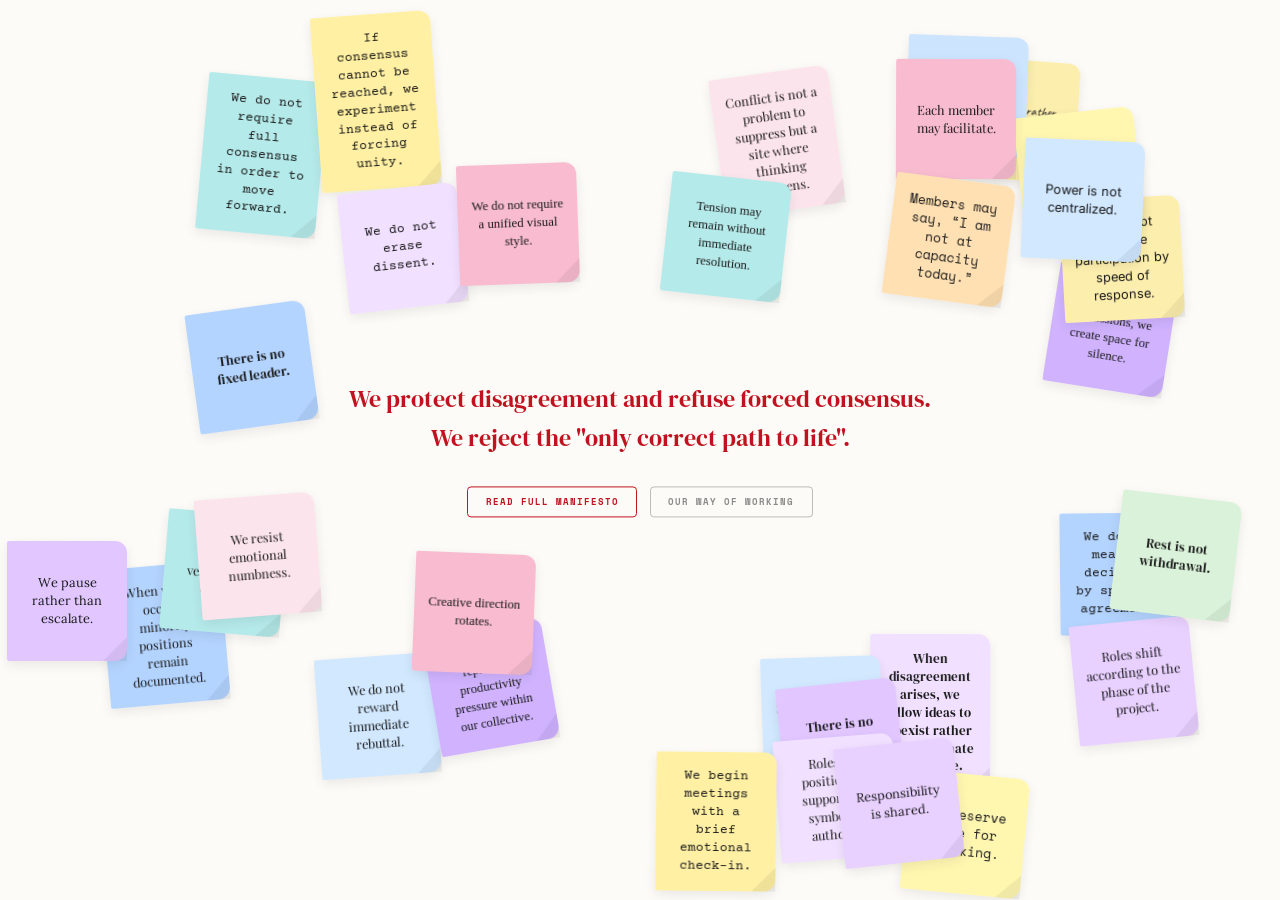
==== manifesto/index.html @ ca394365 "Add files via upload" ====
<!DOCTYPE html>
<html lang="en">

<head>
    <meta charset="UTF-8">
    <meta name="viewport" content="width=device-width, initial-scale=1.0">
    <title>Manifesto</title>
    <link rel="stylesheet" href="style.css">
    <!-- Load Google Fonts for random font assignment and UI -->
    <link
        href="https://fonts.googleapis.com/css2?family=Caveat:wght@400..700&family=Courier+Prime:ital,wght@0,400;0,700;1,400&family=DM+Serif+Display:ital@0;1&family=Inter:wght@400;500;600&family=Lora:ital,wght@0,400..700;1,400..700&family=Permanent+Marker&family=Playfair+Display:ital,wght@0,400..900;1,400..900&family=Space+Mono:ital,wght@0,400;0,700;1,400&display=swap"
        rel="stylesheet">
</head>

<body>
    <div id="container">
        <!-- Sticky Notes base layout -->
        <div id="sticky-notes-container"></div>

        <!-- Center "Common Guide" Block (Always above sticky notes) -->
        <div id="center-guide">
            <h1 class="guide-text">
                We protect disagreement and refuse forced consensus.<br>
                <span>We reject the "only correct path to life".</span>
            </h1>
            <div class="btn-group">
                <a href="manifesto.html" class="manifesto-btn">Read Full Manifesto</a>
                <a id="ways-link" href="#" class="ways-btn">Our Way of Working</a>
            </div>
        </div>
    </div>

    <!-- Ways of Working Overlay -->
    <div id="ways-overlay">
        <div id="ways-overlay-content">
            <button id="ways-close-btn">✕</button>
            <h2>Ways of Working</h2>

            <div class="ways-section">
                <h3>I. Decision-Making</h3>
                <p>We do not measure decisions by speed of agreement.</p>
                <p>We do not require full consensus in order to move forward.</p>
                <p>When disagreement arises, we allow ideas to coexist rather than eliminate difference.</p>
                <p>When voting occurs, minority positions remain documented.</p>
                <p>If consensus cannot be reached, we experiment instead of forcing unity.</p>
                <p>We do not erase dissent.</p>
            </div>

            <div class="ways-section">
                <h3>II. Conflict</h3>
                <p>Conflict is not a problem to suppress but a site where thinking happens.</p>
                <p>Before major discussions, we create space for silence.</p>
                <p>We do not reward immediate rebuttal.</p>
                <p>We do not measure participation by speed of response.</p>
                <p>We pause rather than escalate.</p>
                <p>We reflect rather than blame.</p>
                <p>Tension may remain without immediate resolution.</p>
            </div>

            <div class="ways-section">
                <h3>III. Pace and Production</h3>
                <p>We refuse to reproduce productivity pressure within our collective.</p>
                <p>We reserve time for thinking.</p>
                <p>We do not require a unified visual style.</p>
                <p>We do not require a single voice.</p>
                <p>Multiple versions may coexist.</p>
                <p>Slowness is not delay.</p>
                <p>The unfinished is not failure.</p>
                <p>There is no single correct outcome.</p>
            </div>

            <div class="ways-section">
                <h3>IV. Roles and Power</h3>
                <p>Roles are positions of support, not symbols of authority.</p>
                <p>There is no fixed leader.</p>
                <p>Creative direction rotates.</p>
                <p>Each member may facilitate.</p>
                <p>Roles shift according to the phase of the project.</p>
                <p>Power is not centralized.</p>
                <p>Responsibility is shared.</p>
            </div>

            <div class="ways-section">
                <h3>V. Emotional Practice</h3>
                <p>We begin meetings with a brief emotional check-in.</p>
                <p>Members may say, "I am not at capacity today."</p>
                <p>Rest is not withdrawal.</p>
                <p>We resist emotional numbness.</p>
            </div>
        </div>
    </div>

    <script src="script.js"></script>
    <script>
        const waysLink = document.getElementById('ways-link');
        const waysOverlay = document.getElementById('ways-overlay');
        const waysCloseBtn = document.getElementById('ways-close-btn');

        waysLink.addEventListener('click', (e) => {
            e.preventDefault();
            waysOverlay.classList.add('visible');
        });

        waysCloseBtn.addEventListener('click', () => {
            waysOverlay.classList.remove('visible');
        });

        waysOverlay.addEventListener('click', (e) => {
            if (e.target === waysOverlay) waysOverlay.classList.remove('visible');
        });
    </script>
</body>

</html>
---- manifesto/style.css ----
:root {
    --bg-color: #FDFBF7;
    /* 米白色 Off-white */
    --quote-color: #C1121F;
    /* 紅色 Deep Red */
    --note-shadow: 0 4px 12px rgba(0, 0, 0, 0.08);
    --note-shadow-hover: 0 12px 28px rgba(0, 0, 0, 0.15);
}

* {
    box-sizing: border-box;
    margin: 0;
    padding: 0;
}

body {
    background-color: var(--bg-color);
    color: #1a1a1a;
    overflow: hidden;
    /* Prevent scrolling for index */
}

/* INDEX LAYOUT */
#container {
    position: relative;
    width: 100vw;
    height: 100vh;
    overflow: hidden;
    font-family: 'Inter', sans-serif;
}

#center-guide {
    position: absolute;
    top: 50%;
    left: 50%;
    transform: translate(-50%, -50%);
    text-align: center;
    z-index: 1000;
    /* Always super high */
    /* Removed background/border to blend with the scene as requested */
}

.guide-text {
    color: var(--quote-color);
    font-family: 'DM Serif Display', serif;
    font-size: 1.5rem;
    /* Reduced font size further */
    line-height: 1.4;
    margin-bottom: 2rem;
    font-weight: 400;
}

.guide-text span {
    display: block;
    margin-top: 5px;
}

.manifesto-btn {
    display: inline-block;
    padding: 0.5rem 1.1rem;
    /* Halved padding */
    background-color: transparent;
    color: var(--quote-color);
    text-decoration: none;
    font-family: 'Space Mono', monospace;
    font-size: 0.55rem;
    /* Halved font size */
    text-transform: uppercase;
    letter-spacing: 1px;
    border: 1.5px solid var(--quote-color);
    border-radius: 4px;
    /* Slightly sharp, more modern */
    transition: all 0.3s cubic-bezier(0.25, 0.8, 0.25, 1);
    cursor: pointer;
    font-weight: 700;
}

.manifesto-btn:hover {
    background-color: var(--quote-color);
    color: var(--bg-color);
    transform: translateY(-3px);
    box-shadow: 0 6px 20px rgba(193, 18, 31, 0.25);
}

.btn-group {
    display: flex;
    gap: 0.8rem;
    justify-content: center;
    align-items: center;
}

.ways-btn {
    display: inline-block;
    padding: 0.5rem 1.1rem;
    background-color: transparent;
    color: rgba(0, 0, 0, 0.45);
    text-decoration: none;
    font-family: 'Space Mono', monospace;
    font-size: 0.55rem;
    text-transform: uppercase;
    letter-spacing: 1px;
    border: 1.5px solid rgba(0, 0, 0, 0.25);
    border-radius: 4px;
    transition: all 0.3s cubic-bezier(0.25, 0.8, 0.25, 1);
    cursor: pointer;
    font-weight: 700;
}

.ways-btn:hover {
    background-color: rgba(0, 0, 0, 0.05);
    color: rgba(0, 0, 0, 0.8);
    border-color: rgba(0, 0, 0, 0.5);
    transform: translateY(-3px);
}

/* STICKY NOTES container */
#sticky-notes-container {
    position: absolute;
    top: 0;
    left: 0;
    width: 100%;
    height: 100%;
    pointer-events: none;
    /* Let empty space clicks pass through to background */
}

/* STICKY NOTES UI */
.sticky-note {
    position: absolute;
    width: 120px;
    /* Reduced from 180px */
    min-height: 120px;
    padding: 1rem 0.8rem;
    display: flex;
    align-items: center;
    justify-content: center;
    text-align: center;
    box-shadow: var(--note-shadow);
    cursor: grab;
    pointer-events: auto;
    user-select: none;
    font-size: 0.8rem;
    /* Reduced font size from 1.15rem */
    line-height: 1.4;
    border-radius: 2px 12px 12px 2px;
    transition: box-shadow 0.2s, transform 0.2s cubic-bezier(0.25, 0.8, 0.25, 1),
        width 0.3s ease, min-height 0.3s ease, font-size 0.3s ease;
    /* Transform handles scale on drag */
    /* Will-change for smoother dragging */
    will-change: left, top, transform, width, height, font-size;
}

.sticky-note::after {
    /* Folded corner illusion */
    content: '';
    position: absolute;
    bottom: 0;
    right: 0;
    border-width: 0 0 24px 24px;
    border-style: solid;
    border-color: transparent transparent rgba(0, 0, 0, 0.06) transparent;
    pointer-events: none;
}

.sticky-note.dragging {
    cursor: grabbing;
    box-shadow: var(--note-shadow-hover);
    /* Note scales up slightly via JS inline transform */
    opacity: 0.96;
}

/* ZOOM STATE on HOVER and DRAG */
.sticky-note:hover,
.sticky-note.dragging {
    width: 240px;
    min-height: 240px;
    font-size: 1.6rem;
    padding: 2rem 1.5rem;
    box-shadow: 0 20px 40px rgba(0, 0, 0, 0.2);
    /* Make sure hovered notes appear above unhovered ones */
    z-index: 5;
}

/* SPLIT VIEW (manifesto.html) */
body.split-view {
    overflow: auto;
    /* Allow the window to scroll if needed */
}

#split-container {
    display: flex;
    width: 100vw;
    height: 100vh;
}

#left-pane {
    width: 66.67%;
    height: 100%;
    padding: 4rem 10%;
    background-color: var(--bg-color);
    /* removed dashed border */
    overflow-y: auto;
    position: relative;
    z-index: 10;
}

/* On manifesto page, right pane is for the roles list */
#right-pane {
    width: 33.33%;
    height: 100%;
    position: relative;
    overflow: hidden;
    background-color: var(--bg-color);
    cursor: default;
}

/* We don't need the sticky notes container here anymore, but keeping it in case it's on index */
#right-pane #sticky-notes-container {
    display: none;
}

#draw-prompt {
    position: absolute;
    top: 5rem;
    left: 50%;
    transform: translateX(-50%);
    font-family: 'DM Serif Display', serif;
    font-size: 2rem;
    color: rgba(0, 0, 0, 0.4);
    font-weight: 400;
    pointer-events: none;
    z-index: 2;
    transition: opacity 1s ease;
    opacity: 0;
    /* Hidden by default; JS shows it only when needed */
    white-space: nowrap;
}

/* New animation for "Continue your path." */
.flash-fade {
    animation: flashFadeAnim 1.5s ease-in-out forwards;
}

@keyframes flashFadeAnim {
    0% {
        opacity: 0;
    }

    20% {
        opacity: 1;
        text-shadow: 0 0 10px rgba(0, 0, 0, 0.2);
    }

    80% {
        opacity: 1;
        text-shadow: 0 0 10px rgba(0, 0, 0, 0.2);
    }

    100% {
        opacity: 0;
    }
}

#drawing-canvas {
    position: absolute;
    top: 0;
    left: 0;
    width: 100%;
    height: 100%;
    z-index: 1;
}

#canvas-controls {
    position: absolute;
    bottom: 3rem;
    left: 50%;
    transform: translateX(-50%);
    display: flex;
    gap: 1rem;
    z-index: 10;
    opacity: 0;
    pointer-events: none;
    transition: opacity 0.5s ease;
}

#canvas-controls.visible {
    opacity: 1;
    pointer-events: auto;
}

#save-btn,
#start-again-btn {
    background: transparent;
    border: 1px solid rgba(0, 0, 0, 0.3);
    color: rgba(0, 0, 0, 0.6);
    padding: 0.6rem 1.2rem;
    font-family: 'Space Mono', monospace;
    font-size: 0.8rem;
    text-transform: uppercase;
    letter-spacing: 1px;
    border-radius: 4px;
    cursor: pointer;
    transition: all 0.3s ease;
}

#save-btn:hover:not(:disabled),
#start-again-btn:hover:not(:disabled) {
    background: rgba(0, 0, 0, 0.05);
    color: rgba(0, 0, 0, 0.9);
    border-color: rgba(0, 0, 0, 0.6);
}

#start-again-btn:disabled,
#save-btn:disabled {
    opacity: 0.4;
    cursor: not-allowed;
    border-color: rgba(0, 0, 0, 0.1);
}

/* SAVE MODAL */
#save-modal {
    position: absolute;
    top: 0;
    left: 0;
    width: 100%;
    height: 100%;
    background: rgba(253, 251, 247, 0.95);
    backdrop-filter: blur(5px);
    z-index: 100;
    display: flex;
    align-items: center;
    justify-content: center;
    opacity: 0;
    pointer-events: none;
    transition: opacity 0.4s ease;
}

#save-modal.visible {
    opacity: 1;
    pointer-events: auto;
}

.modal-content {
    text-align: center;
    max-width: 80%;
    animation: slideUp 0.5s cubic-bezier(0.25, 0.8, 0.25, 1) forwards;
    opacity: 0;
    transform: translateY(20px);
}

#save-modal.visible .modal-content {
    opacity: 1;
    transform: translateY(0);
}

.modal-content h3 {
    font-family: 'DM Serif Display', serif;
    font-size: 2rem;
    color: var(--quote-color);
    margin-bottom: 1.5rem;
    font-weight: 400;
}

#saved-image-preview {
    max-width: 300px;
    max-height: 300px;
    border: 1px solid rgba(0, 0, 0, 0.1);
    background: #fff;
    margin-bottom: 1.5rem;
    border-radius: 4px;
    box-shadow: 0 10px 30px rgba(0, 0, 0, 0.05);
}

#restart-count-text {
    font-family: 'Inter', sans-serif;
    font-size: 1rem;
    color: #555;
    margin-bottom: 2rem;
}

#close-modal-btn {
    background: transparent;
    border: 1px solid rgba(0, 0, 0, 0.3);
    color: rgba(0, 0, 0, 0.8);
    padding: 0.6rem 2rem;
    font-family: 'Space Mono', monospace;
    font-size: 0.9rem;
    text-transform: uppercase;
    letter-spacing: 1px;
    border-radius: 4px;
    cursor: pointer;
    transition: all 0.3s ease;
}

#close-modal-btn:hover {
    background: rgba(0, 0, 0, 0.05);
}

.back-btn {
    display: inline-block;
    margin-bottom: 2rem;
    color: #888;
    text-decoration: none;
    font-family: 'Inter', sans-serif;
    text-transform: uppercase;
    font-size: 0.8rem;
    letter-spacing: 1px;
    transition: color 0.3s;
}

.back-btn:hover {
    color: var(--quote-color);
}

.manifesto-title {
    font-size: 2.2rem;
    text-align: left;
    margin-bottom: 3rem;
}

.full-text {
    font-family: 'Lora', serif;
    font-size: 1rem;
    /* Reduced from 1.25rem */
    line-height: 1.8;
    color: #333;
}

.manifesto-section {
    margin-bottom: 3.5rem;
}

.manifesto-section h2 {
    font-family: 'DM Serif Display', serif;
    font-size: 1.4rem;
    /* Reduced from 1.8rem */
    color: var(--quote-color);
    margin-bottom: 0.8rem;
    font-weight: 400;
}

.manifesto-section p {
    margin-bottom: 0;
}

/* OUR ROTATING ROLES (manifesto right pane) */
.roles-pane {
    overflow-y: auto !important;
    cursor: default !important;
    background-color: var(--bg-color);
}

#roles-container {
    padding: 0 1.5rem 4rem 2rem;
    opacity: 0;
    /* hidden until JS positions it, prevents flash */
    transition: opacity 0.2s ease;
}

.roles-title {
    font-family: 'DM Serif Display', serif;
    font-size: 1.4rem;
    /* matches 1|Reality heading */
    color: var(--quote-color);
    font-weight: 400;
    margin-bottom: 2.5rem;
}

.role-item {
    border-top: 1px solid rgba(0, 0, 0, 0.1);
}

.role-item:last-child {
    border-bottom: 1px solid rgba(0, 0, 0, 0.1);
}

.role-header {
    display: flex;
    align-items: center;
    gap: 0.8rem;
    width: 100%;
    background: transparent;
    border: none;
    padding: 1.1rem 0;
    cursor: pointer;
    text-align: left;
    font-family: 'Inter', sans-serif;
    transition: opacity 0.2s;
}

.role-header:hover {
    opacity: 0.6;
}

.role-number {
    font-family: 'Space Mono', monospace;
    font-size: 0.7rem;
    color: rgba(0, 0, 0, 0.35);
    min-width: 1.2rem;
}

.role-name {
    font-family: 'DM Serif Display', serif;
    font-size: 1.1rem;
    font-weight: 400;
    color: #1a1a1a;
    flex: 1;
}

.role-toggle {
    font-family: 'Inter', sans-serif;
    font-size: 1.2rem;
    color: rgba(0, 0, 0, 0.35);
    line-height: 1;
    transition: transform 0.3s ease;
}

.role-item.open .role-toggle {
    transform: rotate(45deg);
}

.role-body {
    max-height: 0;
    overflow: hidden;
    transition: max-height 0.4s ease, padding 0.3s ease;
    padding: 0;
}

.role-item.open .role-body {
    max-height: 300px;
    padding-bottom: 1.4rem;
}

.role-body p {
    font-family: 'Lora', serif;
    font-size: 0.9rem;
    color: #444;
    margin-bottom: 0.5rem;
    line-height: 1.7;
}

.role-body ul {
    margin: 0.2rem 0 0.8rem 1.2rem;
    padding: 0;
}

.role-body ul li {
    font-family: 'Lora', serif;
    font-size: 0.9rem;
    color: #333;
    line-height: 1.8;
}

.role-note {
    font-style: italic;
    color: rgba(0, 0, 0, 0.45) !important;
    margin-top: 0.7rem !important;
    font-size: 0.85rem !important;
}

/* WAYS OF WORKING LINK - now a btn-group button, remove old fixed-bottom styles */
#ways-overlay {
    position: fixed;
    inset: 0;
    background: rgba(253, 251, 247, 0.97);
    backdrop-filter: blur(8px);
    z-index: 9999;
    display: flex;
    align-items: flex-start;
    justify-content: center;
    overflow-y: auto;
    opacity: 0;
    pointer-events: none;
    transition: opacity 0.4s ease;
}

#ways-overlay.visible {
    opacity: 1;
    pointer-events: auto;
}

#ways-overlay-content {
    max-width: 620px;
    width: 90%;
    padding: 6rem 0 5rem;
    position: relative;
}

#ways-overlay-content h2 {
    font-family: 'DM Serif Display', serif;
    font-size: 2.5rem;
    color: var(--quote-color);
    font-weight: 400;
    margin-bottom: 3.5rem;
}

.ways-section {
    margin-bottom: 3rem;
}

.ways-section h3 {
    font-family: 'DM Serif Display', serif;
    font-size: 1.1rem;
    color: rgba(0, 0, 0, 0.6);
    font-weight: 400;
    letter-spacing: 0.5px;
    margin-bottom: 1rem;
}

.ways-section p {
    font-family: 'Lora', serif;
    font-size: 0.95rem;
    line-height: 1.9;
    color: #333;
    margin-bottom: 0;
}

#ways-close-btn {
    position: fixed;
    top: 2rem;
    right: 2.5rem;
    background: transparent;
    border: none;
    font-size: 1.2rem;
    color: rgba(0, 0, 0, 0.35);
    cursor: pointer;
    transition: color 0.3s ease;
    font-family: 'Inter', sans-serif;
    z-index: 10000;
}

#ways-close-btn:hover {
    color: rgba(0, 0, 0, 0.8);
}
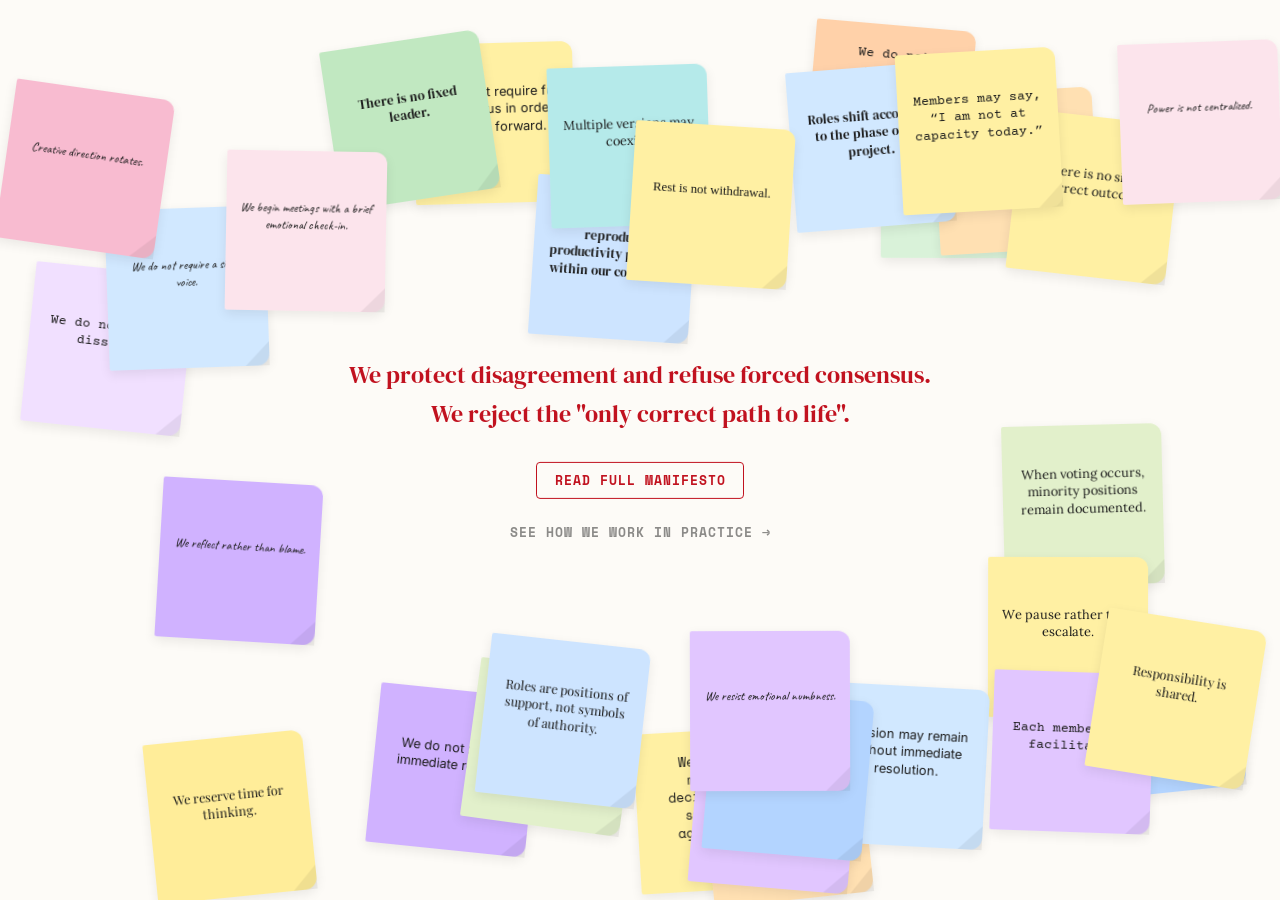
==== commit 820ece6e: "Add files via upload" ====
--- a/manifesto/index.html
+++ b/manifesto/index.html
@@ -25,7 +25,7 @@
             </h1>
             <div class="btn-group">
                 <a href="manifesto.html" class="manifesto-btn">Read Full Manifesto</a>
-                <a id="ways-link" href="#" class="ways-btn">Our Way of Working</a>
+                <a id="ways-link" href="#" class="ways-link">SEE HOW WE WORK IN PRACTICE →</a>
             </div>
         </div>
     </div>
@@ -37,7 +37,7 @@
             <h2>Ways of Working</h2>
 
             <div class="ways-section">
-                <h3>I. Decision-Making</h3>
+                <h3>1 | Decision-Making</h3>
                 <p>We do not measure decisions by speed of agreement.</p>
                 <p>We do not require full consensus in order to move forward.</p>
                 <p>When disagreement arises, we allow ideas to coexist rather than eliminate difference.</p>
@@ -47,7 +47,7 @@
             </div>
 
             <div class="ways-section">
-                <h3>II. Conflict</h3>
+                <h3>2 | Conflict</h3>
                 <p>Conflict is not a problem to suppress but a site where thinking happens.</p>
                 <p>Before major discussions, we create space for silence.</p>
                 <p>We do not reward immediate rebuttal.</p>
@@ -58,7 +58,7 @@
             </div>
 
             <div class="ways-section">
-                <h3>III. Pace and Production</h3>
+                <h3>3 | Pace and Production</h3>
                 <p>We refuse to reproduce productivity pressure within our collective.</p>
                 <p>We reserve time for thinking.</p>
                 <p>We do not require a unified visual style.</p>
@@ -70,7 +70,7 @@
             </div>
 
             <div class="ways-section">
-                <h3>IV. Roles and Power</h3>
+                <h3>4 | Roles and Power</h3>
                 <p>Roles are positions of support, not symbols of authority.</p>
                 <p>There is no fixed leader.</p>
                 <p>Creative direction rotates.</p>
@@ -81,11 +81,109 @@
             </div>
 
             <div class="ways-section">
-                <h3>V. Emotional Practice</h3>
+                <h3>5 | Emotional Practice</h3>
                 <p>We begin meetings with a brief emotional check-in.</p>
                 <p>Members may say, "I am not at capacity today."</p>
                 <p>Rest is not withdrawal.</p>
                 <p>We resist emotional numbness.</p>
+            </div>
+
+            <div class="roles-link-container">
+                <a href="#" id="roles-link" class="roles-overlay-link">SEE HOW OUR ROLES WORK →</a>
+            </div>
+        </div>
+    </div>
+
+    <!-- Roles Overlay -->
+    <div id="roles-overlay">
+        <div id="roles-overlay-content">
+            <button id="roles-close-btn">✕</button>
+            <h2 class="roles-title">Our Roles</h2>
+
+            <div class="role-item">
+                <button class="role-header">
+                    <span class="role-number">1</span>
+                    <span class="role-name">Process Anchor</span>
+                    <span class="role-toggle">+</span>
+                </button>
+                <div class="role-body">
+                    <p>Responsible for safeguarding rhythm and structure:</p>
+                    <ul>
+                        <li>Reminds the group to slow down</li>
+                        <li>Ensures discussions are not overly compressed</li>
+                        <li>Maintains boundaries and time</li>
+                    </ul>
+                    <p class="role-note">They do not control direction; they protect the process.</p>
+                </div>
+            </div>
+
+            <div class="role-item">
+                <button class="role-header">
+                    <span class="role-number">2</span>
+                    <span class="role-name">Tension Holder</span>
+                    <span class="role-toggle">+</span>
+                </button>
+                <div class="role-body">
+                    <p>Responsible for protecting disagreement:</p>
+                    <ul>
+                        <li>Calls attention to overlooked voices</li>
+                        <li>Prevents premature consensus</li>
+                        <li>Encourages unfinished ideas to remain present</li>
+                    </ul>
+                    <p class="role-note">They are not contrarians, but guardians of complexity.</p>
+                </div>
+            </div>
+
+            <div class="role-item">
+                <button class="role-header">
+                    <span class="role-number">3</span>
+                    <span class="role-name">Documentation Keeper</span>
+                    <span class="role-toggle">+</span>
+                </button>
+                <div class="role-body">
+                    <p>Responsible for:</p>
+                    <ul>
+                        <li>Recording discussions</li>
+                        <li>Preserving unresolved questions</li>
+                        <li>Tracking the evolution of collective decisions</li>
+                    </ul>
+                    <p class="role-note">They ensure we do not forget in the acceleration of progress.</p>
+                </div>
+            </div>
+
+            <div class="role-item">
+                <button class="role-header">
+                    <span class="role-number">4</span>
+                    <span class="role-name">Boundary Steward</span>
+                    <span class="role-toggle">+</span>
+                </button>
+                <div class="role-body">
+                    <p>Responsible for:</p>
+                    <ul>
+                        <li>Noticing limits of capacity</li>
+                        <li>Monitoring overextension</li>
+                        <li>Supporting redistribution of tasks</li>
+                    </ul>
+                    <p class="role-note">They protect sustainability, not efficiency.</p>
+                </div>
+            </div>
+
+            <div class="role-item">
+                <button class="role-header">
+                    <span class="role-number">5</span>
+                    <span class="role-name">External Interface</span>
+                    <span class="role-toggle">+</span>
+                </button>
+                <div class="role-body">
+                    <p>Responsible for:</p>
+                    <ul>
+                        <li>External communication</li>
+                        <li>Articulating the collective's position</li>
+                        <li>Maintaining collaborative relationships</li>
+                    </ul>
+                    <p class="role-note">They do not speak as individuals, but translate the collective's agreements
+                        and disagreements.</p>
+                </div>
             </div>
         </div>
     </div>
@@ -96,17 +194,65 @@
         const waysOverlay = document.getElementById('ways-overlay');
         const waysCloseBtn = document.getElementById('ways-close-btn');
 
+        const rolesLink = document.getElementById('roles-link');
+        const rolesOverlay = document.getElementById('roles-overlay');
+        const rolesCloseBtn = document.getElementById('roles-close-btn');
+
         waysLink.addEventListener('click', (e) => {
             e.preventDefault();
             waysOverlay.classList.add('visible');
+            document.body.style.overflow = 'hidden';
         });
 
         waysCloseBtn.addEventListener('click', () => {
             waysOverlay.classList.remove('visible');
+            document.body.style.overflow = 'auto';
         });
 
         waysOverlay.addEventListener('click', (e) => {
-            if (e.target === waysOverlay) waysOverlay.classList.remove('visible');
+            if (e.target === waysOverlay) {
+                waysOverlay.classList.remove('visible');
+                document.body.style.overflow = 'auto';
+            }
+        });
+
+        rolesLink.addEventListener('click', (e) => {
+            e.preventDefault();
+            waysOverlay.classList.remove('visible');
+            rolesOverlay.classList.add('visible');
+            document.body.style.overflow = 'hidden';
+        });
+
+        rolesCloseBtn.addEventListener('click', () => {
+            rolesOverlay.classList.remove('visible');
+            document.body.style.overflow = 'auto';
+        });
+
+        rolesOverlay.addEventListener('click', (e) => {
+            if (e.target === rolesOverlay) {
+                rolesOverlay.classList.remove('visible');
+                document.body.style.overflow = 'auto';
+            }
+        });
+
+        // Accordion logic for roles
+        document.querySelectorAll('.role-header').forEach(header => {
+            header.addEventListener('click', () => {
+                const item = header.parentElement;
+                const isOpen = item.classList.contains('open');
+
+                // Close all others
+                document.querySelectorAll('.role-item').forEach(i => {
+                    i.classList.remove('open');
+                    i.querySelector('.role-toggle').textContent = '+';
+                });
+
+                // Toggle this one
+                if (!isOpen) {
+                    item.classList.add('open');
+                    header.querySelector('.role-toggle').textContent = '–';
+                }
+            });
         });
     </script>
 </body>
--- a/manifesto/style.css
+++ b/manifesto/style.css
@@ -63,8 +63,8 @@
     color: var(--quote-color);
     text-decoration: none;
     font-family: 'Space Mono', monospace;
-    font-size: 0.55rem;
-    /* Halved font size */
+    font-size: 0.8rem;
+    /* Reduced from 0.9rem */
     text-transform: uppercase;
     letter-spacing: 1px;
     border: 1.5px solid var(--quote-color);
@@ -84,33 +84,28 @@
 
 .btn-group {
     display: flex;
-    gap: 0.8rem;
+    flex-direction: column;
+    gap: 1.5rem;
     justify-content: center;
     align-items: center;
 }
 
-.ways-btn {
+.ways-link {
     display: inline-block;
-    padding: 0.5rem 1.1rem;
-    background-color: transparent;
     color: rgba(0, 0, 0, 0.45);
     text-decoration: none;
     font-family: 'Space Mono', monospace;
-    font-size: 0.55rem;
+    font-size: 0.8rem;
     text-transform: uppercase;
     letter-spacing: 1px;
-    border: 1.5px solid rgba(0, 0, 0, 0.25);
-    border-radius: 4px;
     transition: all 0.3s cubic-bezier(0.25, 0.8, 0.25, 1);
     cursor: pointer;
     font-weight: 700;
 }
 
-.ways-btn:hover {
-    background-color: rgba(0, 0, 0, 0.05);
-    color: rgba(0, 0, 0, 0.8);
-    border-color: rgba(0, 0, 0, 0.5);
-    transform: translateY(-3px);
+.ways-link:hover {
+    color: var(--quote-color);
+    transform: translateX(5px);
 }
 
 /* STICKY NOTES container */
@@ -127,30 +122,85 @@
 /* STICKY NOTES UI */
 .sticky-note {
     position: absolute;
-    width: 120px;
-    /* Reduced from 180px */
-    min-height: 120px;
+    width: 160px;
+    /* Fixed size to fit text and interactions */
+    height: 160px;
+    /* Fixed size */
+    perspective: 1200px;
+    cursor: grab;
+    pointer-events: auto;
+    user-select: none;
+    z-index: 10;
+    transition: transform 0.3s cubic-bezier(0.25, 0.8, 0.25, 1);
+    /* Only transition transform */
+    will-change: left, top, transform;
+}
+
+.sticky-note.dragging {
+    cursor: grabbing;
+}
+
+.note-inner {
+    position: relative;
+    width: 100%;
+    height: 100%;
+    transition: transform 0.6s cubic-bezier(0.4, 0, 0.2, 1);
+    transform-style: preserve-3d;
+    display: grid;
+}
+
+.sticky-note.flipped .note-inner {
+    transform: rotateY(180deg);
+}
+
+.note-front,
+.note-back {
+    grid-area: 1 / 1;
+    width: 100%;
+    height: 100%;
+    backface-visibility: hidden;
+    border-radius: 2px 12px 12px 2px;
+    box-shadow: var(--note-shadow);
+    display: flex;
+    flex-direction: column;
+}
+
+.note-front {
     padding: 1rem 0.8rem;
-    display: flex;
     align-items: center;
     justify-content: center;
     text-align: center;
-    box-shadow: var(--note-shadow);
-    cursor: grab;
-    pointer-events: auto;
-    user-select: none;
     font-size: 0.8rem;
-    /* Reduced font size from 1.15rem */
+    /* Shrunk from 1.1rem */
     line-height: 1.4;
-    border-radius: 2px 12px 12px 2px;
-    transition: box-shadow 0.2s, transform 0.2s cubic-bezier(0.25, 0.8, 0.25, 1),
-        width 0.3s ease, min-height 0.3s ease, font-size 0.3s ease;
-    /* Transform handles scale on drag */
-    /* Will-change for smoother dragging */
-    will-change: left, top, transform, width, height, font-size;
-}
-
-.sticky-note::after {
+    transition: box-shadow 0.2s;
+    overflow-y: auto;
+    /* Allow text to scroll if it's too long */
+}
+
+.note-back {
+    transform: rotateY(180deg);
+    padding: 1.2rem 0.8rem 0.8rem;
+    font-size: 0.75rem;
+    /* Shrunk from 0.9rem */
+    text-align: left;
+    cursor: auto;
+    overflow-y: hidden;
+    /* Scroll handled in comments container */
+    transition: box-shadow 0.2s;
+}
+
+.note-front::-webkit-scrollbar {
+    width: 4px;
+}
+
+.note-front::-webkit-scrollbar-thumb {
+    background: rgba(0, 0, 0, 0.1);
+    border-radius: 4px;
+}
+
+.note-front::after,
+.note-back::after {
     /* Folded corner illusion */
     content: '';
     position: absolute;
@@ -162,61 +212,238 @@
     pointer-events: none;
 }
 
-.sticky-note.dragging {
-    cursor: grabbing;
-    box-shadow: var(--note-shadow-hover);
-    /* Note scales up slightly via JS inline transform */
+.note-text-content {
+    flex: 1;
+    display: flex;
+    align-items: center;
+    justify-content: center;
+    width: 100%;
+    margin: auto;
+    /* Force true centering when there is space */
+}
+
+.note-actions {
+    display: flex;
+    gap: 0.5rem;
+    margin-top: 0.5rem;
+    opacity: 0;
+    pointer-events: none;
+    transition: opacity 0.3s ease;
+}
+
+.sticky-note:hover .note-actions,
+.sticky-note.dragging .note-actions,
+.sticky-note.flipped .note-actions {
+    opacity: 1;
+    pointer-events: auto;
+}
+
+.vote-btn {
+    background: rgba(255, 255, 255, 0.6);
+    border: 1px solid rgba(0, 0, 0, 0.1);
+    border-radius: 8px;
+    /* Slightly smaller border radius */
+    padding: 0.1rem 0.3rem;
+    /* Shrunk padding */
+    font-size: 0.7rem;
+    /* Shrunk font size */
+    cursor: pointer;
+    display: flex;
+    align-items: center;
+    gap: 0.2rem;
+    /* Shrunk gap */
+    transition: all 0.2s;
+    font-family: 'Inter', sans-serif;
+}
+
+.vote-btn:hover {
+    background: rgba(255, 255, 255, 0.9);
+    transform: scale(1.05);
+}
+
+.vote-btn.liked {
+    background: #FFD1A9;
+    border-color: #FFB373;
+}
+
+.vote-btn.disliked {
+    background: #B3D4FF;
+    border-color: #7AAFFF;
+}
+
+/* ZOOM STATE on HOVER, DRAG, FLIPPED */
+.sticky-note:hover,
+.sticky-note.dragging,
+.sticky-note.flipped {
+    z-index: 50;
+}
+
+/* Because the .sticky-note itself transforms based on dragging in JS via left/top (not transform matrix),
+   Applying CSS scale directly to .sticky-note works beautifully for hover without breaking drag */
+
+.sticky-note:hover .note-front,
+.sticky-note.dragging .note-front,
+.sticky-note.flipped .note-front,
+.sticky-note:hover .note-back,
+.sticky-note.dragging .note-back,
+.sticky-note.flipped .note-back {
+    box-shadow: 0 20px 40px rgba(0, 0, 0, 0.2);
+}
+
+.sticky-note.flipped .note-front {
+    overflow: visible;
+    /* Prevent clipping while expanded */
+}
+
+.sticky-note.dragging .note-front,
+.sticky-note.dragging .note-back {
     opacity: 0.96;
 }
 
-/* ZOOM STATE on HOVER and DRAG */
-.sticky-note:hover,
-.sticky-note.dragging {
-    width: 240px;
-    min-height: 240px;
-    font-size: 1.6rem;
-    padding: 2rem 1.5rem;
-    box-shadow: 0 20px 40px rgba(0, 0, 0, 0.2);
-    /* Make sure hovered notes appear above unhovered ones */
-    z-index: 5;
-}
-
-/* SPLIT VIEW (manifesto.html) */
+/* Flash Animation */
+@keyframes flashLike {
+    0% {
+        box-shadow: 0 0 0 0 rgba(255, 230, 0, 1);
+        filter: brightness(1);
+    }
+
+    30% {
+        box-shadow: 0 0 60px 40px rgba(255, 208, 0, 0.9);
+        filter: brightness(1.3);
+    }
+
+    100% {
+        box-shadow: 0 0 0 0 rgba(255, 230, 0, 0);
+        filter: brightness(1);
+    }
+}
+
+.note-inner.flashing {
+    animation: flashLike 0.8s cubic-bezier(0.25, 1, 0.5, 1);
+}
+
+/* Back side Form & Comments */
+.comments-container {
+    flex: 1;
+    overflow-y: auto;
+    margin-bottom: 0.8rem;
+    display: flex;
+    flex-direction: column;
+    gap: 0.5rem;
+    font-family: 'Inter', sans-serif;
+    font-size: 0.9rem;
+    pointer-events: auto;
+    /* allow scrolling inside */
+}
+
+.comment-item {
+    background: rgba(255, 255, 255, 0.5);
+    padding: 0.3rem 0.5rem;
+    border-radius: 4px;
+    /* Shrunk */
+    line-height: 1.3;
+    font-size: 0.75rem;
+    /* Shrunk */
+    color: #333;
+}
+
+.comment-form {
+    display: flex;
+    flex-direction: column;
+    gap: 0.5rem;
+    pointer-events: auto;
+}
+
+.comment-form textarea {
+    width: 100%;
+    height: 45px;
+    /* Shrunk */
+    resize: none;
+    border: 1px solid rgba(0, 0, 0, 0.2);
+    border-radius: 4px;
+    /* Shrunk */
+    padding: 0.3rem;
+    /* Shrunk */
+    font-family: 'Inter', sans-serif;
+    font-size: 0.75rem;
+    /* Shrunk */
+    background: rgba(255, 255, 255, 0.8);
+    transition: all 0.2s;
+}
+
+.comment-form textarea:focus {
+    outline: none;
+    border-color: rgba(0, 0, 0, 0.5);
+    background: #fff;
+    box-shadow: 0 2px 8px rgba(0, 0, 0, 0.05);
+}
+
+.comment-submit {
+    align-self: flex-end;
+    background: #333;
+    color: #fff;
+    border: none;
+    border-radius: 4px;
+    padding: 0.2rem 0.5rem;
+    /* Shrunk */
+    font-size: 0.7rem;
+    /* Shrunk */
+    cursor: pointer;
+    font-family: 'Space Mono', monospace;
+    transition: background 0.2s, transform 0.1s;
+}
+
+.comment-submit:hover {
+    background: #000;
+    transform: translateY(-1px);
+}
+
+.flip-back-btn {
+    position: absolute;
+    top: 2px;
+    right: 6px;
+    background: transparent;
+    border: none;
+    font-size: 0.9rem;
+    /* Shrunk */
+    color: rgba(0, 0, 0, 0.4);
+    cursor: pointer;
+    z-index: 10;
+    pointer-events: auto;
+}
+
+.flip-back-btn:hover {
+    color: rgba(0, 0, 0, 0.8);
+}
+
+/* Scrollbar for comments */
+.comments-container::-webkit-scrollbar {
+    width: 6px;
+}
+
+.comments-container::-webkit-scrollbar-thumb {
+    background: rgba(0, 0, 0, 0.15);
+    border-radius: 4px;
+}
+
+.comments-container::-webkit-scrollbar-thumb:hover {
+    background: rgba(0, 0, 0, 0.25);
+}
+
+/* FULL PAGE VIEW (manifesto.html) */
 body.split-view {
-    overflow: auto;
-    /* Allow the window to scroll if needed */
-}
-
-#split-container {
-    display: flex;
-    width: 100vw;
-    height: 100vh;
-}
-
-#left-pane {
-    width: 66.67%;
-    height: 100%;
-    padding: 4rem 10%;
-    background-color: var(--bg-color);
-    /* removed dashed border */
     overflow-y: auto;
+}
+
+#manifesto-full-page {
+    max-width: 800px;
+    margin: 0 auto;
+    padding: 6rem 2rem;
+    min-height: 100vh;
+}
+
+.manifesto-content {
     position: relative;
-    z-index: 10;
-}
-
-/* On manifesto page, right pane is for the roles list */
-#right-pane {
-    width: 33.33%;
-    height: 100%;
-    position: relative;
-    overflow: hidden;
-    background-color: var(--bg-color);
-    cursor: default;
-}
-
-/* We don't need the sticky notes container here anymore, but keeping it in case it's on index */
-#right-pane #sticky-notes-container {
-    display: none;
 }
 
 #draw-prompt {
@@ -397,19 +624,27 @@
 }
 
 .back-btn {
-    display: inline-block;
+    display: inline-flex;
+    align-items: center;
+    gap: 0.5rem;
     margin-bottom: 2rem;
     color: #888;
     text-decoration: none;
-    font-family: 'Inter', sans-serif;
+    font-family: 'Space Mono', monospace;
+    /* Updated to match roles link */
+    font-size: 0.9rem;
+    /* Updated to match roles link */
     text-transform: uppercase;
-    font-size: 0.8rem;
     letter-spacing: 1px;
-    transition: color 0.3s;
+    transition: all 0.3s ease;
+    font-weight: 700;
 }
 
 .back-btn:hover {
     color: var(--quote-color);
+    opacity: 0.7;
+    transform: translateX(-5px);
+    /* Slide left because it's a back button */
 }
 
 .manifesto-title {
@@ -439,31 +674,87 @@
     font-weight: 400;
 }
 
-.manifesto-section p {
-    margin-bottom: 0;
-}
-
-/* OUR ROTATING ROLES (manifesto right pane) */
-.roles-pane {
-    overflow-y: auto !important;
-    cursor: default !important;
-    background-color: var(--bg-color);
-}
-
-#roles-container {
-    padding: 0 1.5rem 4rem 2rem;
+.roles-link-container {
+    margin-top: 4rem;
+    padding-top: 2rem;
+    border-top: 1px solid rgba(0, 0, 0, 0.05);
+}
+
+.roles-overlay-link {
+    font-family: 'Space Mono', monospace;
+    font-size: 0.8rem;
+    color: var(--quote-color);
+    text-decoration: none;
+    display: inline-flex;
+    align-items: center;
+    gap: 0.5rem;
+    transition: all 0.3s ease;
+    font-weight: 700;
+    text-transform: uppercase;
+}
+
+.roles-overlay-link:hover {
+    opacity: 0.7;
+    transform: translateX(5px);
+}
+
+.roles-overlay-link {
+    font-family: 'Space Mono', monospace;
+    font-size: 0.8rem;
+    color: var(--quote-color);
+    text-decoration: none;
+    display: inline-flex;
+    align-items: center;
+    gap: 0.5rem;
+    transition: all 0.3s ease;
+    font-weight: 700;
+    text-transform: uppercase;
+}
+
+.roles-overlay-link:hover {
+    opacity: 0.7;
+    transform: translateX(5px);
+}
+
+
+/* OUR ROLES OVERLAY (Now on index.html) */
+#roles-overlay {
+    position: fixed;
+    inset: 0;
+    background: rgba(253, 251, 247, 0.98);
+    backdrop-filter: blur(10px);
+    z-index: 9999;
+    display: flex;
+    align-items: flex-start;
+    justify-content: center;
+    overflow-y: auto;
     opacity: 0;
-    /* hidden until JS positions it, prevents flash */
-    transition: opacity 0.2s ease;
+    pointer-events: none;
+    transition: opacity 0.4s ease;
+}
+
+#roles-overlay.visible {
+    opacity: 1;
+    pointer-events: auto;
+}
+
+#roles-overlay-content {
+    max-width: 800px;
+    /* Aligned with manifesto-full-page */
+    width: 90%;
+    padding: 6rem 2rem;
+    /* Aligned with manifesto-full-page */
+    position: relative;
 }
 
 .roles-title {
     font-family: 'DM Serif Display', serif;
-    font-size: 1.4rem;
-    /* matches 1|Reality heading */
+    font-size: 2.2rem;
+    /* Matches manifesto-title */
     color: var(--quote-color);
     font-weight: 400;
-    margin-bottom: 2.5rem;
+    margin-bottom: 3rem;
+    /* Matches manifesto-title */
 }
 
 .role-item {
@@ -580,18 +871,22 @@
 }
 
 #ways-overlay-content {
-    max-width: 620px;
+    max-width: 800px;
+    /* Aligned with manifesto-full-page */
     width: 90%;
-    padding: 6rem 0 5rem;
+    padding: 6rem 2rem;
+    /* Aligned with manifesto-full-page */
     position: relative;
 }
 
 #ways-overlay-content h2 {
     font-family: 'DM Serif Display', serif;
-    font-size: 2.5rem;
+    font-size: 2.2rem;
+    /* Matches manifesto-title */
     color: var(--quote-color);
     font-weight: 400;
-    margin-bottom: 3.5rem;
+    margin-bottom: 3rem;
+    /* Matches manifesto-title */
 }
 
 .ways-section {
@@ -600,10 +895,11 @@
 
 .ways-section h3 {
     font-family: 'DM Serif Display', serif;
-    font-size: 1.1rem;
-    color: rgba(0, 0, 0, 0.6);
+    font-size: 1.4rem;
+    /* Matches manifesto-section h2 */
+    color: var(--quote-color);
+    /* Matches manifesto-section h2 */
     font-weight: 400;
-    letter-spacing: 0.5px;
     margin-bottom: 1rem;
 }
 
@@ -615,6 +911,7 @@
     margin-bottom: 0;
 }
 
+#roles-close-btn,
 #ways-close-btn {
     position: fixed;
     top: 2rem;
@@ -629,6 +926,7 @@
     z-index: 10000;
 }
 
+#roles-close-btn:hover,
 #ways-close-btn:hover {
     color: rgba(0, 0, 0, 0.8);
 }
